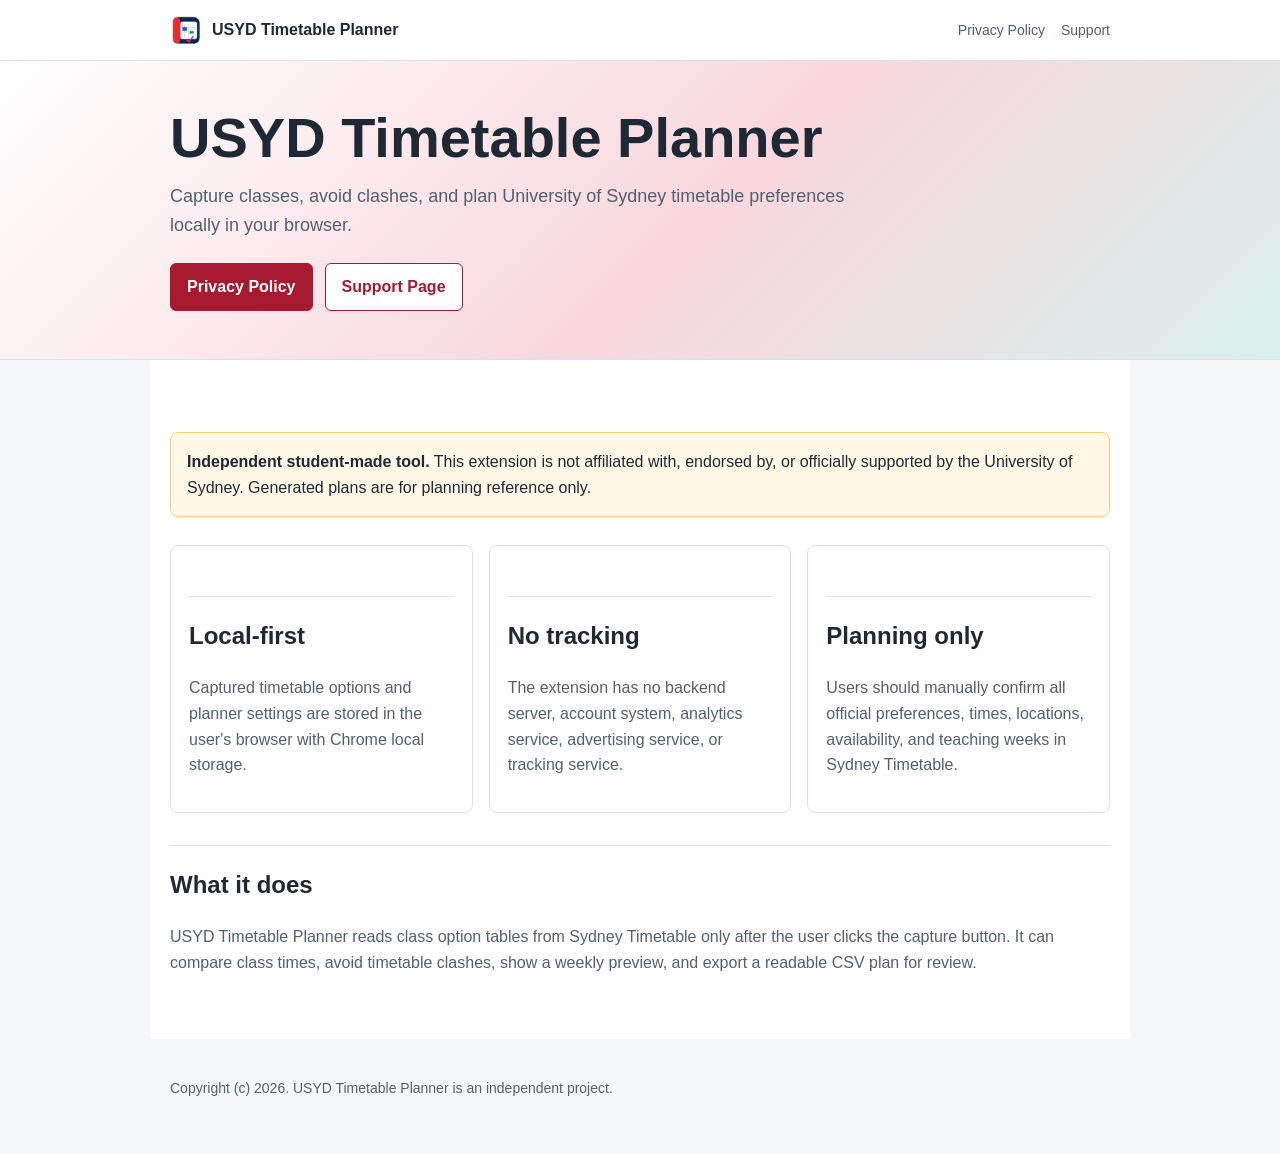
==== docs/index.html @ c4a8401a "Add public site pages" ====
<!DOCTYPE html>
<html lang="en">
<head>
  <meta charset="UTF-8" />
  <meta name="viewport" content="width=device-width, initial-scale=1" />
  <title>USYD Timetable Planner</title>
  <meta name="description" content="A local-first browser extension for planning University of Sydney timetable preferences." />
  <link rel="stylesheet" href="styles.css" />
</head>
<body>
  <header class="site-header">
    <nav class="nav" aria-label="Primary navigation">
      <a class="brand" href="index.html">
        <img src="../assets/icons/icon48.png" alt="" />
        <span>USYD Timetable Planner</span>
      </a>
      <div class="nav-links">
        <a href="privacy.html">Privacy Policy</a>
        <a href="support.html">Support</a>
      </div>
    </nav>
  </header>

  <main>
    <section class="hero">
      <div class="hero-inner">
        <h1>USYD Timetable Planner</h1>
        <p>Capture classes, avoid clashes, and plan University of Sydney timetable preferences locally in your browser.</p>
        <div class="actions">
          <a class="button" href="privacy.html">Privacy Policy</a>
          <a class="button secondary" href="support.html">Support Page</a>
        </div>
      </div>
    </section>

    <section class="content">
      <div class="notice">
        <strong>Independent student-made tool.</strong> This extension is not affiliated with, endorsed by, or officially supported by the University of Sydney. Generated plans are for planning reference only.
      </div>

      <div class="grid">
        <article class="card">
          <h2>Local-first</h2>
          <p>Captured timetable options and planner settings are stored in the user's browser with Chrome local storage.</p>
        </article>
        <article class="card">
          <h2>No tracking</h2>
          <p>The extension has no backend server, account system, analytics service, advertising service, or tracking service.</p>
        </article>
        <article class="card">
          <h2>Planning only</h2>
          <p>Users should manually confirm all official preferences, times, locations, availability, and teaching weeks in Sydney Timetable.</p>
        </article>
      </div>

      <h2>What it does</h2>
      <p>USYD Timetable Planner reads class option tables from Sydney Timetable only after the user clicks the capture button. It can compare class times, avoid timetable clashes, show a weekly preview, and export a readable CSV plan for review.</p>
    </section>
  </main>

  <footer class="site-footer">
    <p>Copyright (c) 2026. USYD Timetable Planner is an independent project.</p>
  </footer>
</body>
</html>
---- docs/styles.css ----
:root {
  color-scheme: light;
  --ink: #1f2933;
  --muted: #52606d;
  --line: #d9e2ec;
  --paper: #ffffff;
  --soft: #f5f7fa;
  --brand: #a6192e;
  --brand-dark: #7f1222;
  --accent: #006c67;
}

* {
  box-sizing: border-box;
}

body {
  margin: 0;
  font-family: Arial, Helvetica, sans-serif;
  color: var(--ink);
  background: var(--soft);
  line-height: 1.6;
}

a {
  color: var(--brand);
}

.site-header {
  background: var(--paper);
  border-bottom: 1px solid var(--line);
}

.nav {
  display: flex;
  align-items: center;
  justify-content: space-between;
  max-width: 980px;
  margin: 0 auto;
  padding: 14px 20px;
  gap: 16px;
}

.brand {
  display: flex;
  align-items: center;
  gap: 10px;
  font-weight: 700;
  color: var(--ink);
  text-decoration: none;
}

.brand img {
  width: 32px;
  height: 32px;
}

.nav-links {
  display: flex;
  align-items: center;
  gap: 16px;
  font-size: 14px;
}

.nav-links a {
  color: var(--muted);
  text-decoration: none;
}

.nav-links a:hover {
  color: var(--brand);
}

.hero {
  background: linear-gradient(135deg, #ffffff 0%, #f8d7dd 55%, #d8f0ec 100%);
  border-bottom: 1px solid var(--line);
}

.hero-inner,
.content {
  max-width: 980px;
  margin: 0 auto;
  padding: 48px 20px;
}

.hero h1,
.content h1 {
  margin: 0 0 14px;
  font-size: clamp(32px, 6vw, 56px);
  line-height: 1.05;
  letter-spacing: 0;
}

.hero p {
  max-width: 680px;
  margin: 0 0 20px;
  color: var(--muted);
  font-size: 18px;
}

.actions {
  display: flex;
  flex-wrap: wrap;
  gap: 12px;
  margin-top: 24px;
}

.button {
  display: inline-flex;
  align-items: center;
  justify-content: center;
  min-height: 42px;
  padding: 10px 16px;
  border: 1px solid var(--brand);
  border-radius: 6px;
  background: var(--brand);
  color: #ffffff;
  font-weight: 700;
  text-decoration: none;
}

.button.secondary {
  background: #ffffff;
  color: var(--brand);
}

.grid {
  display: grid;
  grid-template-columns: repeat(3, minmax(0, 1fr));
  gap: 16px;
  margin-top: 28px;
}

.card {
  background: var(--paper);
  border: 1px solid var(--line);
  border-radius: 8px;
  padding: 18px;
}

.card h2,
.card h3 {
  margin-top: 0;
}

.notice {
  background: #fff8e6;
  border: 1px solid #f0cf74;
  border-radius: 8px;
  padding: 16px;
  margin: 24px 0;
}

.content {
  background: var(--paper);
}

.content h1 {
  font-size: 40px;
}

.content h2 {
  margin-top: 32px;
  padding-top: 20px;
  border-top: 1px solid var(--line);
}

.content p,
.content li {
  color: var(--muted);
}

.content strong {
  color: var(--ink);
}

.site-footer {
  max-width: 980px;
  margin: 0 auto;
  padding: 24px 20px 40px;
  color: var(--muted);
  font-size: 14px;
}

@media (max-width: 720px) {
  .nav {
    align-items: flex-start;
    flex-direction: column;
  }

  .nav-links {
    flex-wrap: wrap;
  }

  .hero-inner,
  .content {
    padding: 34px 16px;
  }

  .grid {
    grid-template-columns: 1fr;
  }
}
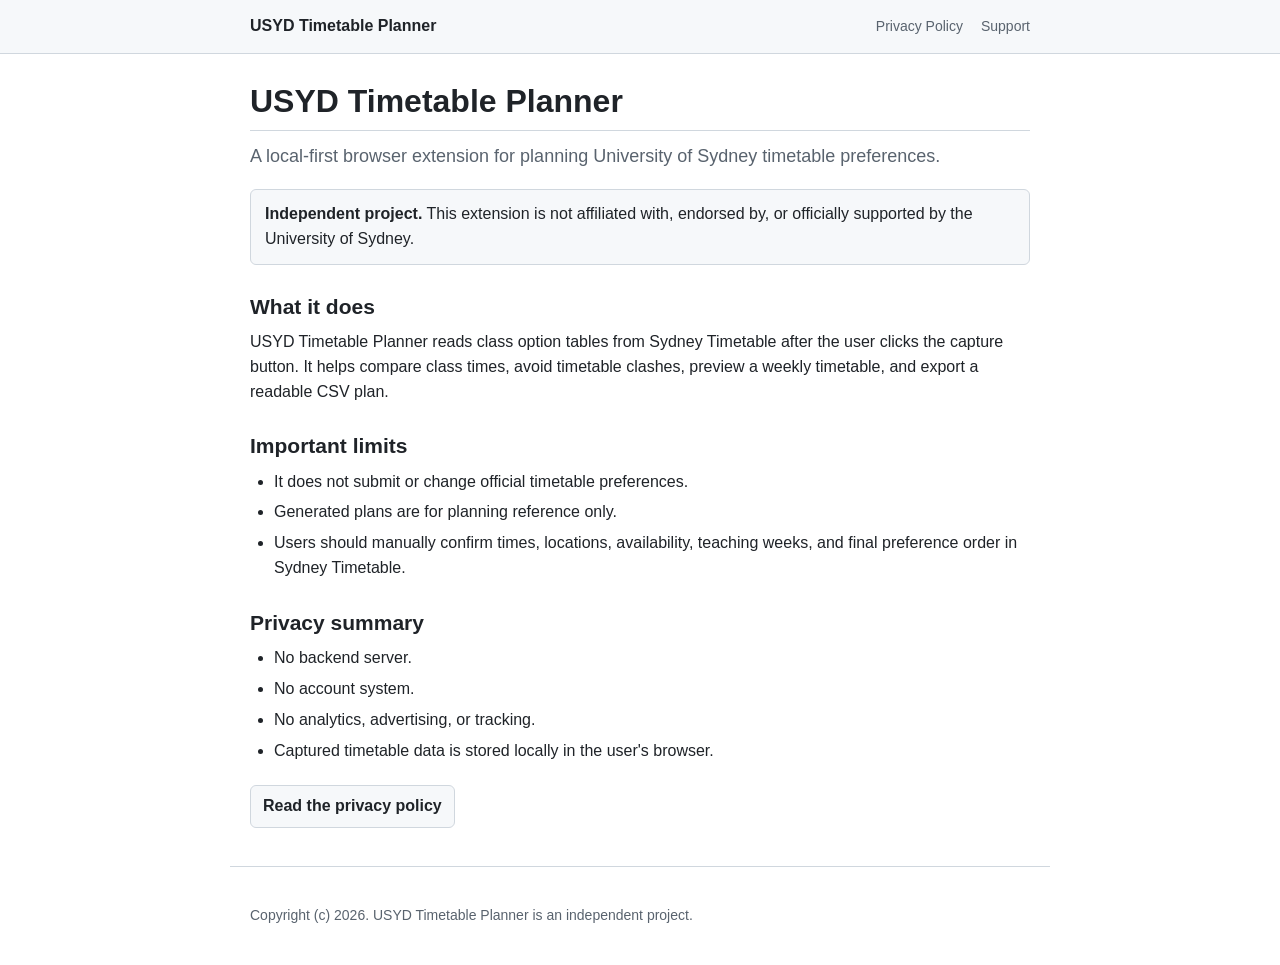
==== commit 85b20a71: "Simplify public site pages" ====
--- a/docs/index.html
+++ b/docs/index.html
@@ -10,10 +10,7 @@
 <body>
   <header class="site-header">
     <nav class="nav" aria-label="Primary navigation">
-      <a class="brand" href="index.html">
-        <img src="../assets/icons/icon48.png" alt="" />
-        <span>USYD Timetable Planner</span>
-      </a>
+      <a class="brand" href="index.html">USYD Timetable Planner</a>
       <div class="nav-links">
         <a href="privacy.html">Privacy Policy</a>
         <a href="support.html">Support</a>
@@ -22,40 +19,32 @@
   </header>
 
   <main>
-    <section class="hero">
-      <div class="hero-inner">
-        <h1>USYD Timetable Planner</h1>
-        <p>Capture classes, avoid clashes, and plan University of Sydney timetable preferences locally in your browser.</p>
-        <div class="actions">
-          <a class="button" href="privacy.html">Privacy Policy</a>
-          <a class="button secondary" href="support.html">Support Page</a>
-        </div>
-      </div>
-    </section>
+    <h1>USYD Timetable Planner</h1>
+    <p class="lead">A local-first browser extension for planning University of Sydney timetable preferences.</p>
 
-    <section class="content">
-      <div class="notice">
-        <strong>Independent student-made tool.</strong> This extension is not affiliated with, endorsed by, or officially supported by the University of Sydney. Generated plans are for planning reference only.
-      </div>
+    <div class="note">
+      <strong>Independent project.</strong> This extension is not affiliated with, endorsed by, or officially supported by the University of Sydney.
+    </div>
 
-      <div class="grid">
-        <article class="card">
-          <h2>Local-first</h2>
-          <p>Captured timetable options and planner settings are stored in the user's browser with Chrome local storage.</p>
-        </article>
-        <article class="card">
-          <h2>No tracking</h2>
-          <p>The extension has no backend server, account system, analytics service, advertising service, or tracking service.</p>
-        </article>
-        <article class="card">
-          <h2>Planning only</h2>
-          <p>Users should manually confirm all official preferences, times, locations, availability, and teaching weeks in Sydney Timetable.</p>
-        </article>
-      </div>
+    <h2>What it does</h2>
+    <p>USYD Timetable Planner reads class option tables from Sydney Timetable after the user clicks the capture button. It helps compare class times, avoid timetable clashes, preview a weekly timetable, and export a readable CSV plan.</p>
 
-      <h2>What it does</h2>
-      <p>USYD Timetable Planner reads class option tables from Sydney Timetable only after the user clicks the capture button. It can compare class times, avoid timetable clashes, show a weekly preview, and export a readable CSV plan for review.</p>
-    </section>
+    <h2>Important limits</h2>
+    <ul>
+      <li>It does not submit or change official timetable preferences.</li>
+      <li>Generated plans are for planning reference only.</li>
+      <li>Users should manually confirm times, locations, availability, teaching weeks, and final preference order in Sydney Timetable.</li>
+    </ul>
+
+    <h2>Privacy summary</h2>
+    <ul>
+      <li>No backend server.</li>
+      <li>No account system.</li>
+      <li>No analytics, advertising, or tracking.</li>
+      <li>Captured timetable data is stored locally in the user's browser.</li>
+    </ul>
+
+    <p><a class="button" href="privacy.html">Read the privacy policy</a></p>
   </main>
 
   <footer class="site-footer">
--- a/docs/styles.css
+++ b/docs/styles.css
@@ -1,13 +1,11 @@
 :root {
   color-scheme: light;
-  --ink: #1f2933;
-  --muted: #52606d;
-  --line: #d9e2ec;
-  --paper: #ffffff;
-  --soft: #f5f7fa;
-  --brand: #a6192e;
-  --brand-dark: #7f1222;
-  --accent: #006c67;
+  --text: #1f2328;
+  --muted: #59636e;
+  --border: #d0d7de;
+  --background: #ffffff;
+  --soft: #f6f8fa;
+  --link: #0969da;
 }
 
 * {
@@ -16,188 +14,143 @@
 
 body {
   margin: 0;
-  font-family: Arial, Helvetica, sans-serif;
-  color: var(--ink);
-  background: var(--soft);
-  line-height: 1.6;
+  font-family: -apple-system, BlinkMacSystemFont, "Segoe UI", Arial, sans-serif;
+  font-size: 16px;
+  line-height: 1.55;
+  color: var(--text);
+  background: var(--background);
 }
 
 a {
-  color: var(--brand);
+  color: var(--link);
+  text-decoration: none;
+}
+
+a:hover {
+  text-decoration: underline;
 }
 
 .site-header {
-  background: var(--paper);
-  border-bottom: 1px solid var(--line);
+  border-bottom: 1px solid var(--border);
+  background: var(--soft);
 }
 
 .nav {
+  max-width: 820px;
+  margin: 0 auto;
+  padding: 14px 20px;
   display: flex;
   align-items: center;
   justify-content: space-between;
-  max-width: 980px;
-  margin: 0 auto;
-  padding: 14px 20px;
   gap: 16px;
 }
 
 .brand {
-  display: flex;
-  align-items: center;
-  gap: 10px;
-  font-weight: 700;
-  color: var(--ink);
+  color: var(--text);
+  font-weight: 600;
   text-decoration: none;
-}
-
-.brand img {
-  width: 32px;
-  height: 32px;
 }
 
 .nav-links {
   display: flex;
-  align-items: center;
-  gap: 16px;
+  gap: 18px;
   font-size: 14px;
 }
 
 .nav-links a {
   color: var(--muted);
-  text-decoration: none;
 }
 
-.nav-links a:hover {
-  color: var(--brand);
+main,
+.site-footer {
+  max-width: 820px;
+  margin: 0 auto;
+  padding: 28px 20px;
 }
 
-.hero {
-  background: linear-gradient(135deg, #ffffff 0%, #f8d7dd 55%, #d8f0ec 100%);
-  border-bottom: 1px solid var(--line);
+.site-footer {
+  border-top: 1px solid var(--border);
+  color: var(--muted);
+  font-size: 14px;
 }
 
-.hero-inner,
-.content {
-  max-width: 980px;
-  margin: 0 auto;
-  padding: 48px 20px;
+h1 {
+  margin: 0 0 12px;
+  padding-bottom: 10px;
+  border-bottom: 1px solid var(--border);
+  font-size: 32px;
+  line-height: 1.2;
 }
 
-.hero h1,
-.content h1 {
-  margin: 0 0 14px;
-  font-size: clamp(32px, 6vw, 56px);
-  line-height: 1.05;
-  letter-spacing: 0;
+h2 {
+  margin: 28px 0 8px;
+  font-size: 21px;
+  line-height: 1.3;
 }
 
-.hero p {
-  max-width: 680px;
-  margin: 0 0 20px;
+p {
+  margin: 10px 0;
+}
+
+ul,
+ol {
+  margin: 10px 0 16px;
+  padding-left: 24px;
+}
+
+li {
+  margin: 6px 0;
+}
+
+code {
+  padding: 2px 5px;
+  border-radius: 4px;
+  background: var(--soft);
+  font-family: ui-monospace, SFMono-Regular, Consolas, "Liberation Mono", monospace;
+  font-size: 0.95em;
+}
+
+.lead {
   color: var(--muted);
   font-size: 18px;
 }
 
-.actions {
-  display: flex;
-  flex-wrap: wrap;
-  gap: 12px;
-  margin-top: 24px;
+.note {
+  margin: 18px 0;
+  padding: 12px 14px;
+  border: 1px solid var(--border);
+  border-radius: 6px;
+  background: var(--soft);
 }
 
 .button {
-  display: inline-flex;
-  align-items: center;
-  justify-content: center;
-  min-height: 42px;
-  padding: 10px 16px;
-  border: 1px solid var(--brand);
+  display: inline-block;
+  margin-top: 6px;
+  padding: 8px 12px;
+  border: 1px solid var(--border);
   border-radius: 6px;
-  background: var(--brand);
-  color: #ffffff;
-  font-weight: 700;
-  text-decoration: none;
+  background: var(--soft);
+  color: var(--text);
+  font-weight: 600;
 }
 
-.button.secondary {
-  background: #ffffff;
-  color: var(--brand);
+.button:hover {
+  text-decoration: none;
+  background: #eef1f4;
 }
 
-.grid {
-  display: grid;
-  grid-template-columns: repeat(3, minmax(0, 1fr));
-  gap: 16px;
-  margin-top: 28px;
-}
-
-.card {
-  background: var(--paper);
-  border: 1px solid var(--line);
-  border-radius: 8px;
-  padding: 18px;
-}
-
-.card h2,
-.card h3 {
-  margin-top: 0;
-}
-
-.notice {
-  background: #fff8e6;
-  border: 1px solid #f0cf74;
-  border-radius: 8px;
-  padding: 16px;
-  margin: 24px 0;
-}
-
-.content {
-  background: var(--paper);
-}
-
-.content h1 {
-  font-size: 40px;
-}
-
-.content h2 {
-  margin-top: 32px;
-  padding-top: 20px;
-  border-top: 1px solid var(--line);
-}
-
-.content p,
-.content li {
-  color: var(--muted);
-}
-
-.content strong {
-  color: var(--ink);
-}
-
-.site-footer {
-  max-width: 980px;
-  margin: 0 auto;
-  padding: 24px 20px 40px;
-  color: var(--muted);
-  font-size: 14px;
-}
-
-@media (max-width: 720px) {
+@media (max-width: 640px) {
   .nav {
     align-items: flex-start;
     flex-direction: column;
   }
 
-  .nav-links {
-    flex-wrap: wrap;
+  main,
+  .site-footer {
+    padding: 22px 16px;
   }
 
-  .hero-inner,
-  .content {
-    padding: 34px 16px;
-  }
-
-  .grid {
-    grid-template-columns: 1fr;
+  h1 {
+    font-size: 28px;
   }
 }
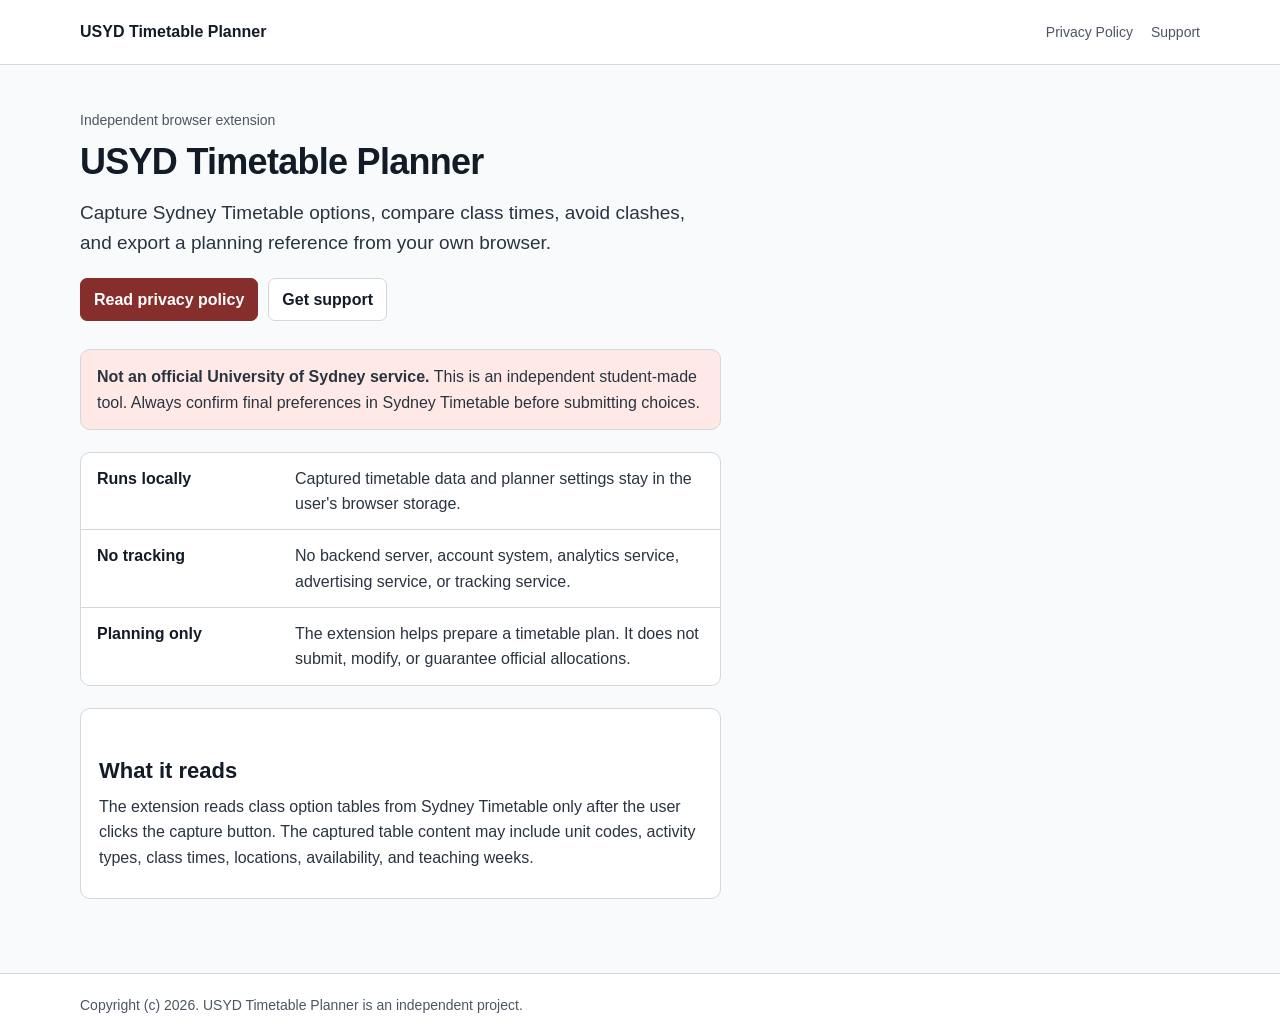
==== commit fcd9112c: "Refine public site design" ====
--- a/docs/index.html
+++ b/docs/index.html
@@ -5,7 +5,7 @@
   <meta name="viewport" content="width=device-width, initial-scale=1" />
   <title>USYD Timetable Planner</title>
   <meta name="description" content="A local-first browser extension for planning University of Sydney timetable preferences." />
-  <link rel="stylesheet" href="styles.css" />
+  <link rel="stylesheet" href="styles.css?v=20260706-site2" />
 </head>
 <body>
   <header class="site-header">
@@ -18,37 +18,44 @@
     </nav>
   </header>
 
-  <main>
-    <h1>USYD Timetable Planner</h1>
-    <p class="lead">A local-first browser extension for planning University of Sydney timetable preferences.</p>
+  <main class="page">
+    <section class="intro">
+      <p class="page-label">Independent browser extension</p>
+      <h1>USYD Timetable Planner</h1>
+      <p class="lead">Capture Sydney Timetable options, compare class times, avoid clashes, and export a planning reference from your own browser.</p>
+      <div class="actions">
+        <a class="button" href="privacy.html">Read privacy policy</a>
+        <a class="button secondary" href="support.html">Get support</a>
+      </div>
+    </section>
 
-    <div class="note">
-      <strong>Independent project.</strong> This extension is not affiliated with, endorsed by, or officially supported by the University of Sydney.
+    <div class="notice">
+      <strong>Not an official University of Sydney service.</strong> This is an independent student-made tool. Always confirm final preferences in Sydney Timetable before submitting choices.
     </div>
 
-    <h2>What it does</h2>
-    <p>USYD Timetable Planner reads class option tables from Sydney Timetable after the user clicks the capture button. It helps compare class times, avoid timetable clashes, preview a weekly timetable, and export a readable CSV plan.</p>
+    <dl class="facts">
+      <div class="fact-row">
+        <dt>Runs locally</dt>
+        <dd>Captured timetable data and planner settings stay in the user's browser storage.</dd>
+      </div>
+      <div class="fact-row">
+        <dt>No tracking</dt>
+        <dd>No backend server, account system, analytics service, advertising service, or tracking service.</dd>
+      </div>
+      <div class="fact-row">
+        <dt>Planning only</dt>
+        <dd>The extension helps prepare a timetable plan. It does not submit, modify, or guarantee official allocations.</dd>
+      </div>
+    </dl>
 
-    <h2>Important limits</h2>
-    <ul>
-      <li>It does not submit or change official timetable preferences.</li>
-      <li>Generated plans are for planning reference only.</li>
-      <li>Users should manually confirm times, locations, availability, teaching weeks, and final preference order in Sydney Timetable.</li>
-    </ul>
-
-    <h2>Privacy summary</h2>
-    <ul>
-      <li>No backend server.</li>
-      <li>No account system.</li>
-      <li>No analytics, advertising, or tracking.</li>
-      <li>Captured timetable data is stored locally in the user's browser.</li>
-    </ul>
-
-    <p><a class="button" href="privacy.html">Read the privacy policy</a></p>
+    <section class="panel">
+      <h2>What it reads</h2>
+      <p>The extension reads class option tables from Sydney Timetable only after the user clicks the capture button. The captured table content may include unit codes, activity types, class times, locations, availability, and teaching weeks.</p>
+    </section>
   </main>
 
   <footer class="site-footer">
-    <p>Copyright (c) 2026. USYD Timetable Planner is an independent project.</p>
+    <div class="footer-inner">Copyright (c) 2026. USYD Timetable Planner is an independent project.</div>
   </footer>
 </body>
 </html>
--- a/docs/styles.css
+++ b/docs/styles.css
@@ -1,156 +1,341 @@
 :root {
   color-scheme: light;
-  --text: #1f2328;
-  --muted: #59636e;
-  --border: #d0d7de;
-  --background: #ffffff;
-  --soft: #f6f8fa;
-  --link: #0969da;
+  --bg: oklch(98.4% 0.004 250);
+  --surface: oklch(100% 0 0);
+  --surface-muted: oklch(96.5% 0.006 250);
+  --ink: oklch(22% 0.025 255);
+  --text: oklch(32% 0.025 255);
+  --muted: oklch(45% 0.022 255);
+  --border: oklch(88% 0.012 250);
+  --accent: oklch(43% 0.12 25);
+  --accent-muted: oklch(95% 0.025 25);
+  --info: oklch(94.5% 0.025 220);
+  --radius: 10px;
+  --measure: 72ch;
 }
 
 * {
   box-sizing: border-box;
 }
 
+html {
+  background: var(--bg);
+}
+
 body {
   margin: 0;
-  font-family: -apple-system, BlinkMacSystemFont, "Segoe UI", Arial, sans-serif;
+  font-family: -apple-system, BlinkMacSystemFont, "Segoe UI", Roboto, Arial, sans-serif;
   font-size: 16px;
-  line-height: 1.55;
+  line-height: 1.58;
   color: var(--text);
-  background: var(--background);
+  background: var(--bg);
 }
 
 a {
-  color: var(--link);
-  text-decoration: none;
+  color: var(--accent);
+  text-decoration-thickness: 1px;
+  text-underline-offset: 3px;
 }
 
 a:hover {
-  text-decoration: underline;
+  text-decoration-thickness: 2px;
+}
+
+a:focus-visible,
+.button:focus-visible {
+  outline: 3px solid oklch(72% 0.12 25 / 0.45);
+  outline-offset: 3px;
 }
 
 .site-header {
+  position: sticky;
+  top: 0;
+  z-index: 10;
   border-bottom: 1px solid var(--border);
-  background: var(--soft);
+  background: oklch(100% 0 0 / 0.94);
+  backdrop-filter: blur(10px);
 }
 
 .nav {
-  max-width: 820px;
+  width: min(1120px, calc(100% - 32px));
   margin: 0 auto;
-  padding: 14px 20px;
+  min-height: 64px;
   display: flex;
   align-items: center;
   justify-content: space-between;
-  gap: 16px;
+  gap: 24px;
 }
 
 .brand {
-  color: var(--text);
-  font-weight: 600;
+  color: var(--ink);
+  font-weight: 700;
+  text-decoration: none;
+}
+
+.brand:hover {
   text-decoration: none;
 }
 
 .nav-links {
   display: flex;
+  align-items: center;
   gap: 18px;
   font-size: 14px;
 }
 
 .nav-links a {
   color: var(--muted);
-}
-
-main,
-.site-footer {
-  max-width: 820px;
+  text-decoration: none;
+}
+
+.nav-links a[aria-current="page"],
+.nav-links a:hover {
+  color: var(--ink);
+}
+
+.page {
+  width: min(1120px, calc(100% - 32px));
   margin: 0 auto;
-  padding: 28px 20px;
+  padding: 44px 0 56px;
+}
+
+.intro {
+  max-width: var(--measure);
+  margin-bottom: 28px;
+}
+
+.page-label {
+  margin: 0 0 8px;
+  color: var(--muted);
+  font-size: 14px;
+}
+
+h1,
+h2,
+h3 {
+  color: var(--ink);
+  line-height: 1.25;
+  text-wrap: balance;
+}
+
+h1 {
+  margin: 0;
+  font-size: 36px;
+  letter-spacing: -0.02em;
+}
+
+h2 {
+  margin: 30px 0 8px;
+  font-size: 22px;
+}
+
+h3 {
+  margin: 20px 0 6px;
+  font-size: 17px;
+}
+
+p {
+  max-width: var(--measure);
+  margin: 10px 0;
+  text-wrap: pretty;
+}
+
+.lead {
+  margin-top: 14px;
+  color: var(--text);
+  font-size: 19px;
+}
+
+.muted {
+  color: var(--muted);
+}
+
+.actions {
+  display: flex;
+  flex-wrap: wrap;
+  gap: 10px;
+  margin-top: 20px;
+}
+
+.button {
+  display: inline-flex;
+  align-items: center;
+  min-height: 40px;
+  padding: 8px 13px;
+  border: 1px solid var(--accent);
+  border-radius: 7px;
+  background: var(--accent);
+  color: white;
+  font-weight: 650;
+  text-decoration: none;
+}
+
+.button.secondary {
+  border-color: var(--border);
+  background: var(--surface);
+  color: var(--ink);
+}
+
+.button:hover {
+  text-decoration: none;
+}
+
+.notice {
+  max-width: var(--measure);
+  margin: 22px 0;
+  padding: 14px 16px;
+  border: 1px solid var(--border);
+  border-radius: var(--radius);
+  background: var(--accent-muted);
+}
+
+.panel {
+  max-width: var(--measure);
+  margin: 18px 0;
+  padding: 18px;
+  border: 1px solid var(--border);
+  border-radius: var(--radius);
+  background: var(--surface);
+}
+
+.facts {
+  display: grid;
+  max-width: var(--measure);
+  margin: 22px 0;
+  border: 1px solid var(--border);
+  border-radius: var(--radius);
+  overflow: hidden;
+  background: var(--surface);
+}
+
+.fact-row {
+  display: grid;
+  grid-template-columns: 180px 1fr;
+  gap: 18px;
+  padding: 13px 16px;
+  border-top: 1px solid var(--border);
+}
+
+.fact-row:first-child {
+  border-top: 0;
+}
+
+.fact-row dt {
+  color: var(--ink);
+  font-weight: 700;
+}
+
+.fact-row dd {
+  margin: 0;
+  color: var(--text);
+}
+
+.doc-layout {
+  display: grid;
+  grid-template-columns: minmax(0, 1fr) 280px;
+  gap: 40px;
+  align-items: start;
+}
+
+.doc-body {
+  min-width: 0;
+}
+
+.doc-body section {
+  max-width: var(--measure);
+  padding-top: 18px;
+  margin-top: 18px;
+  border-top: 1px solid var(--border);
+}
+
+.doc-body section:first-of-type {
+  padding-top: 0;
+  margin-top: 0;
+  border-top: 0;
+}
+
+.summary {
+  position: sticky;
+  top: 88px;
+  padding: 16px;
+  border: 1px solid var(--border);
+  border-radius: var(--radius);
+  background: var(--surface);
+}
+
+.summary h2 {
+  margin: 0 0 10px;
+  font-size: 16px;
+}
+
+ul,
+ol {
+  max-width: var(--measure);
+  margin: 10px 0 16px;
+  padding-left: 24px;
+}
+
+li {
+  margin: 5px 0;
+}
+
+code {
+  padding: 2px 5px;
+  border-radius: 5px;
+  background: var(--surface-muted);
+  color: var(--ink);
+  font-family: ui-monospace, SFMono-Regular, Consolas, "Liberation Mono", monospace;
+  font-size: 0.94em;
 }
 
 .site-footer {
   border-top: 1px solid var(--border);
+  background: var(--surface);
+}
+
+.footer-inner {
+  width: min(1120px, calc(100% - 32px));
+  margin: 0 auto;
+  padding: 20px 0;
   color: var(--muted);
   font-size: 14px;
 }
 
-h1 {
-  margin: 0 0 12px;
-  padding-bottom: 10px;
-  border-bottom: 1px solid var(--border);
-  font-size: 32px;
-  line-height: 1.2;
-}
-
-h2 {
-  margin: 28px 0 8px;
-  font-size: 21px;
-  line-height: 1.3;
-}
-
-p {
-  margin: 10px 0;
-}
-
-ul,
-ol {
-  margin: 10px 0 16px;
-  padding-left: 24px;
-}
-
-li {
-  margin: 6px 0;
-}
-
-code {
-  padding: 2px 5px;
-  border-radius: 4px;
-  background: var(--soft);
-  font-family: ui-monospace, SFMono-Regular, Consolas, "Liberation Mono", monospace;
-  font-size: 0.95em;
-}
-
-.lead {
-  color: var(--muted);
-  font-size: 18px;
-}
-
-.note {
-  margin: 18px 0;
-  padding: 12px 14px;
-  border: 1px solid var(--border);
-  border-radius: 6px;
-  background: var(--soft);
-}
-
-.button {
-  display: inline-block;
-  margin-top: 6px;
-  padding: 8px 12px;
-  border: 1px solid var(--border);
-  border-radius: 6px;
-  background: var(--soft);
-  color: var(--text);
-  font-weight: 600;
-}
-
-.button:hover {
-  text-decoration: none;
-  background: #eef1f4;
+@media (max-width: 860px) {
+  .doc-layout {
+    grid-template-columns: 1fr;
+    gap: 20px;
+  }
+
+  .summary {
+    position: static;
+    order: -1;
+  }
 }
 
 @media (max-width: 640px) {
   .nav {
     align-items: flex-start;
     flex-direction: column;
-  }
-
-  main,
-  .site-footer {
-    padding: 22px 16px;
+    justify-content: center;
+    padding: 12px 0;
+    gap: 8px;
+  }
+
+  .page {
+    padding-top: 30px;
   }
 
   h1 {
-    font-size: 28px;
-  }
-}
+    font-size: 30px;
+  }
+
+  .lead {
+    font-size: 17px;
+  }
+
+  .fact-row {
+    grid-template-columns: 1fr;
+    gap: 4px;
+  }
+}
